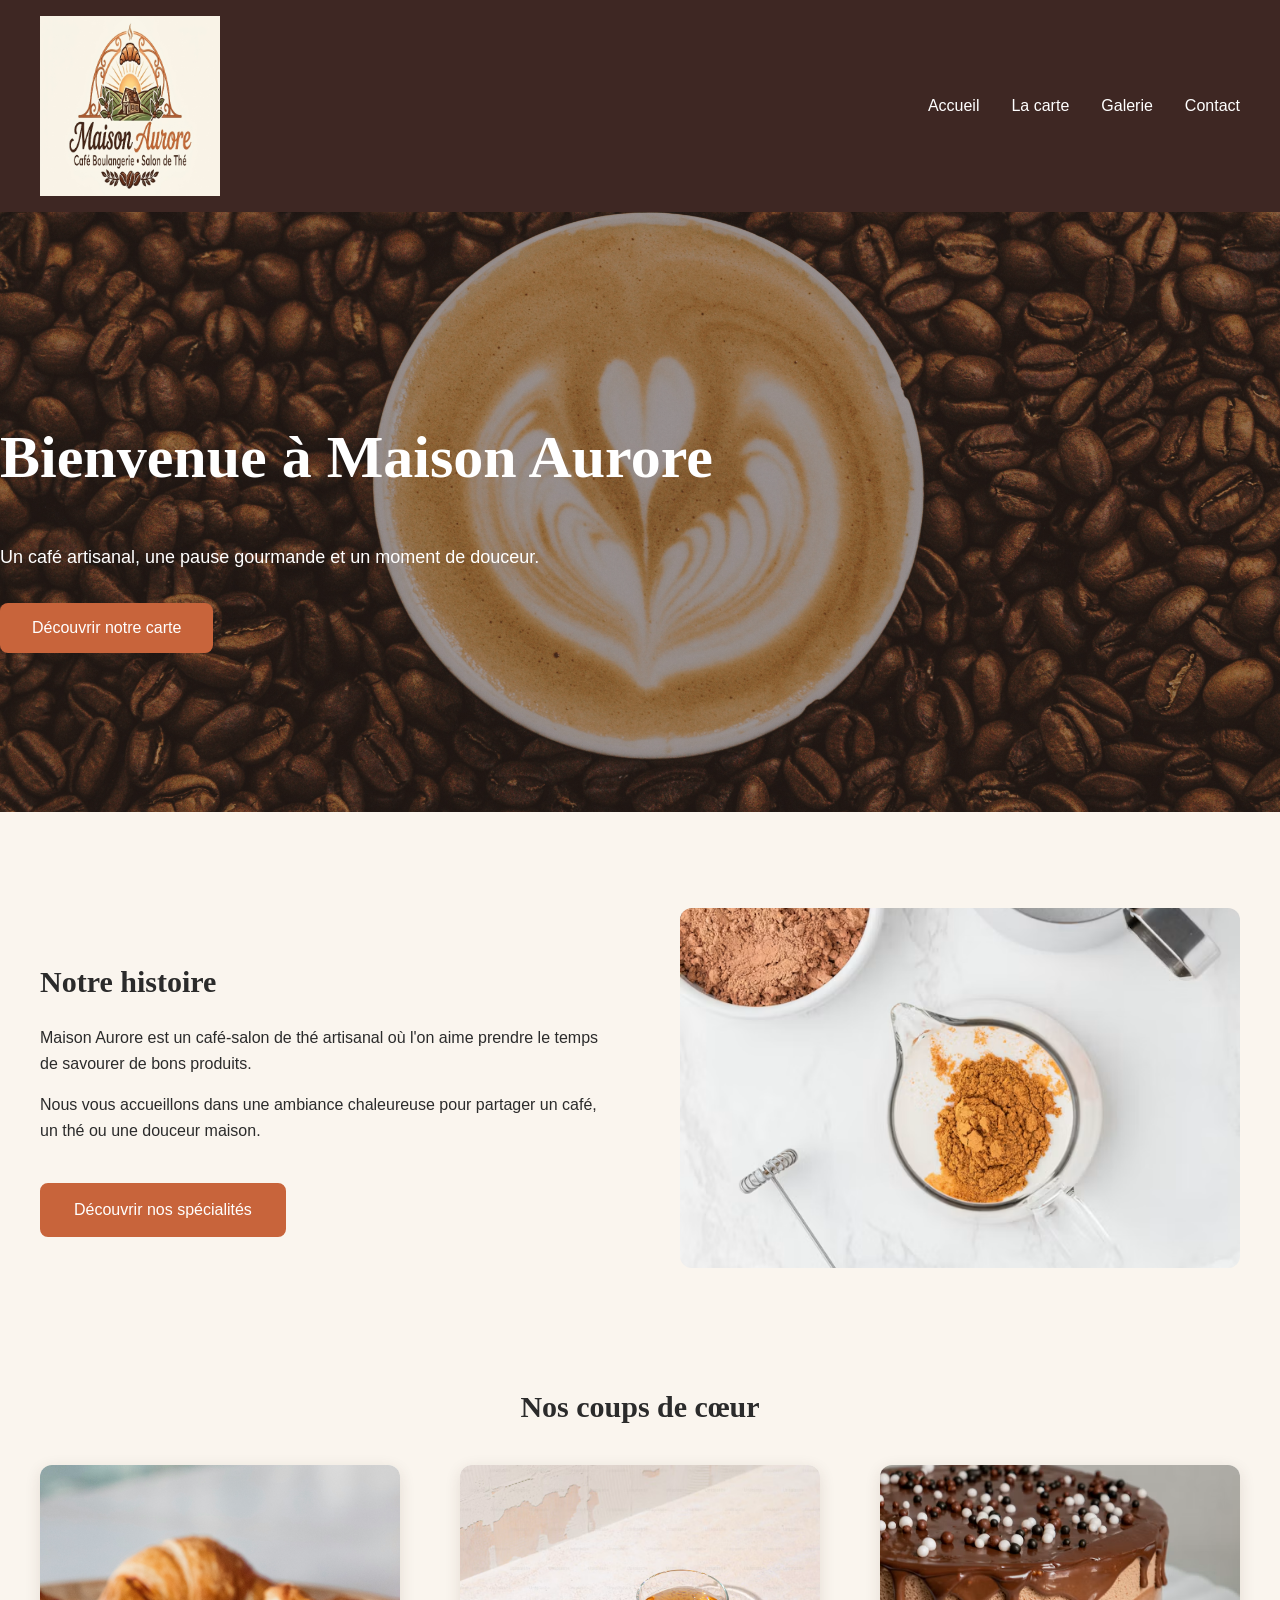
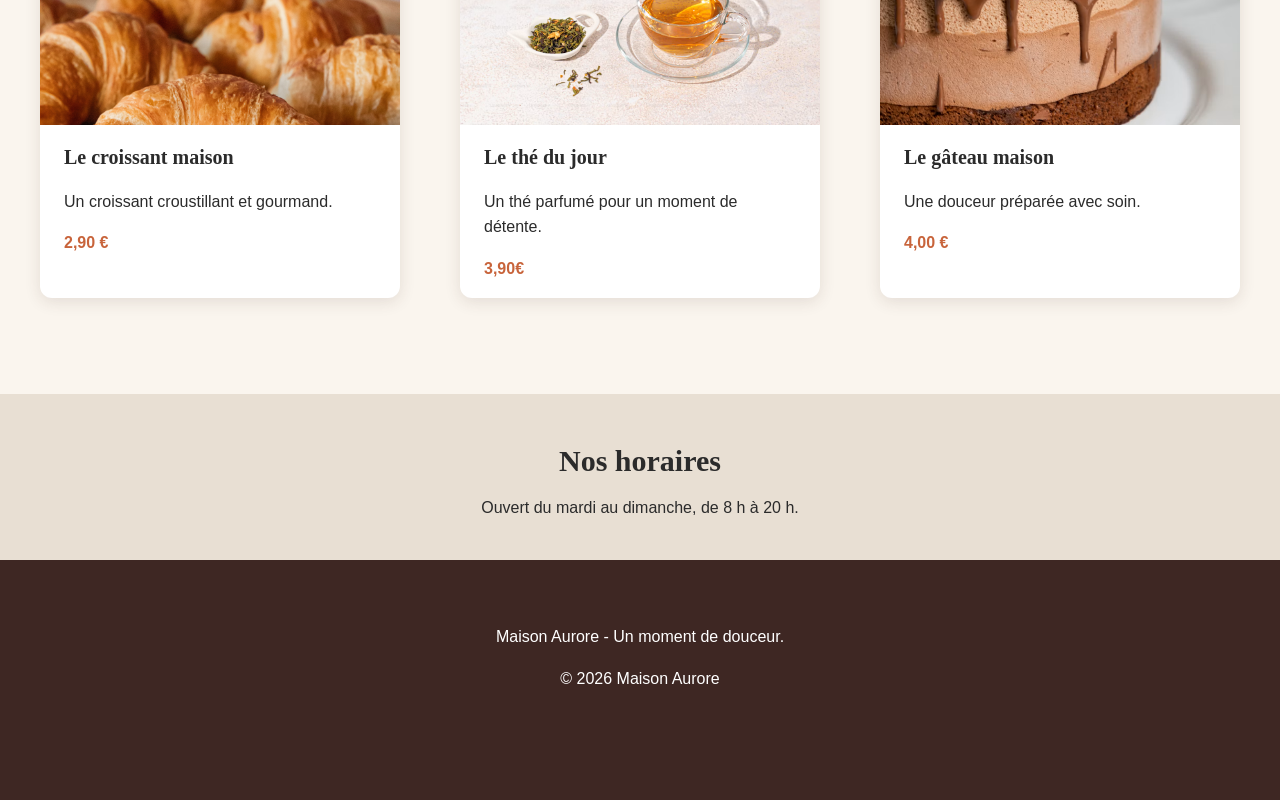
==== index.html @ 29e35a65 "first commit" ====
<!DOCTYPE html>
<html lang="en">
<head>
    <meta charset="UTF-8">
    <meta name="viewport" content="width=device-width, initial-scale=1.0">
    <title>Accueil</title>
    <link rel="stylesheet" href="css/style.css">
<link rel="icon" type="image/svg+xml" href="favicon/favicon.svg">
</head>
<body>
    <header>
        <nav>
            <a href="index.html" class="logo">
                <img class="mimi"   src="favicon/apple-touch-icon.png" alt="">
            </a>
            <ul>
                <li><a href="index.html">Accueil</a></li>
                <li><a href="about.html">   La carte</a></li>
                <li><a href="services.html">Galerie</a></li>
                <li><a href="contact.html">Contact</a></li>
            </ul>
        </nav>
    </header>
    <main>
    <section   class="hero">
        <div class="hero-content">
        <h1>Bienvenue à Maison Aurore</h1>
        <p>Un café artisanal, une pause gourmande et un moment de douceur.</p>
        <a href="about.html" class="btn">Découvrir notre carte</a>

    </div>
    </section>

     <section class="histoire">
            <div class="histoire-texte">
                <h2>Notre histoire</h2>

                <p>
                    Maison Aurore est un café-salon de thé artisanal
                    où l'on aime prendre le temps de savourer de bons produits.
                </p>

                <p>
                    Nous vous accueillons dans une ambiance chaleureuse
                    pour partager un café, un thé ou une douceur maison.
                </p>

                <a href="carte.html" class="bouton-secondaire">
                    Découvrir nos spécialités
                </a>
            </div>

            <div class="histoire-image">
                <img src="asset/café_au_lait.avif" alt="Un café préparé avec du lait">
            </div>
        </section>
 <section class="coups-de-coeur">
            <h2>Nos coups de cœur</h2>

            <div class="cartes">

                <article class="carte">
                    <img src="asset/croissant_Maison.jpg" alt="Croissant doré">
                    <h3>Le croissant maison</h3>
                    <p>Un croissant croustillant et gourmand.</p>
                    <p class="prix">2,90 €</p>
                </article>

                <article class="carte">
                    <img src="asset/thé_du_jour.avif" alt="Tasse de thé">
                    <h3>Le thé du jour</h3>
                    <p>Un thé parfumé pour un moment de détente.</p>
                    <p class="prix">3,90€</p>
                </article>
                 <article class="carte">
                    <img src="asset/gateau_maison.avif" alt="Part de gâteau">
                    <h3>Le gâteau maison</h3>
                    <p>Une douceur préparée avec soin.</p>
                    <p class="prix">4,00 €</p>
                </article>

            </div>
        </section>

        <section class="horaires">
            <h2>Nos horaires</h2>
            <p>Ouvert du mardi au dimanche, de 8 h à 20 h.</p>
        </section>



</main>
<footer>
        <p>Maison Aurore - Un moment de douceur.</p>
        <p>© 2026 Maison Aurore</p>
    </footer>
    
</body>
</html>
---- css/style.css ----
:root {
    --creme: #FAF5EE;
    --cafe: #3E2723;
    --terracotta: #C8643B;
    --sauge: #7A8F6B;
    --sable: #E8DFD3;
}
* {
    box-sizing: border-box;
}

body {
    margin: 0;
    background-color: var(--creme);
    color: #2B2B2B;
    font-family: "Poppins", sans-serif;
    line-height: 1.6;
}

img {
    max-width: 100%;
    display: block;
}
header {
    background-color: var(--cafe);
    position: sticky;
    top: 0;
    z-index: 100;
}y
.mimi{
    
}

nav {
    max-width: 1200px;
    min-height: 80px;
    margin: 0 auto;
    display: flex;
    justify-content: space-between;
    align-items: center;
    padding: 16px 0;
}

.logo {
    color: white;
    font-size: 24px;
    font-weight: bold;
    text-decoration: none;
}

nav ul {
    display: flex;
    gap: 32px;
    list-style: none;
    margin: 0;
    padding: 0;
}

nav ul a {
    color: white;
    text-decoration: none;
    transition: color 0.3s;
}

nav ul a:hover {
    color: var(--sable);
}
h1,
h2,
h3 {
    font-family: "Playfair Display", serif;
    line-height: 1.2;
}

h1 {
    font-size: 60px;
}

h2 {
    font-size: 30px;
}

h3 {
    font-size: 20px;
}
.bouton,
.bouton-secondaire {
    min-height: 48px;
    padding: 12px 32px;
    display: inline-flex;
    align-items: center;
    justify-content: center;
    border-radius: 8px;
    text-decoration: none;
    transition: 0.3s;
}

.bouton {
    background-color: var(--terracotta);
    color: white;
}

.bouton:hover {
    background-color: #A94E2B;
    transform: translateY(-2px);
}

.bouton-secondaire {
    border: 2px solid var(--terracotta);
    color: var(--terracotta);
}
.hero {
    min-height: 600px;
background:
        linear-gradient(rgba(62, 39, 35, 0.45), rgba(62, 39, 35, 0.45)),
        url("../asset/img_café.jpg") center / cover no-repeat;    color: white;
    display: flex;
    align-items: center;
}
.hero a {
    color: white;
    background-color: var(--terracotta);
    border-radius: 8px;
    padding: 12px 32px;
    display: inline-block;
    text-decoration: none;
    display: inline-flex;
    align-items: center;
    justify-content: center;

}

.hero-contenu {
    width: 1200px;
    max-width: calc(100% - 48px);
    margin: 0 auto;
}

.hero h1 {
    max-width: 750px;
}

.hero p {
    font-size: 18px;
    margin-bottom: 32px;
}
.histoire {
   
    max-width: 1200px;
    margin: 0 auto;
    padding: 96px 0;
    display: flex;
    align-items: center;
    gap: 80px;
}
.histoire a {
    margin-top: 24px;
    display: inline-block;
    background-color: var(--terracotta);
    color: white;

}
.histoire-texte,
.histoire-image {
    flex: 1;
    min-width: 0;
}

.histoire-image img {
    width: 100%;
    height: 360px;
    object-fit: cover;
    border-radius: 12px;
}
.coups-de-coeur {
    max-width: 1200px;
    margin: 0 auto;
    padding: 0 0 96px;
}

.coups-de-coeur > h2 {
    text-align: center;
    margin-bottom: 40px;
}

.cartes {
    display: grid;
    grid-template-columns: repeat(3, 1fr);
    gap: 60px;
}

.carte {
    background-color: white;
    border-radius: 12px;
    overflow: hidden;
    box-shadow: 0 4px 16px rgba(62, 39, 35, 0.12);
    transition: transform 0.3s, box-shadow 0.3s;
}

.carte:hover {
    transform: translateY(-4px);
    box-shadow: 0 8px 24px rgba(62, 39, 35, 0.18);
}

.carte img {
    width: 100%;
    height: 260px;
    object-fit: cover;
}

.carte h3,
.carte p {
    margin-left: 24px;
    margin-right: 24px;
}

.prix {
    color: var(--terracotta);
    font-weight: bold;
}
.horaires {
    min-height: 160px;
    padding: 24px;
    background-color: var(--sable);
    text-align: center;
}

.horaires h2 {
    margin-bottom: 1px;
}

footer {
    min-height: 240px;
    padding: 48px 24px;
    background-color: var(--cafe);
    color: white;
    text-align: center;
}
@media (max-width: 1024px) {
    nav {
        padding: 16px 24px;
    }

    .histoire {
        padding: 64px 24px;
        gap: 32px;
    }

    .coups-de-coeur {
        padding: 0 24px 64px;
    }

    .cartes {
        grid-template-columns: repeat(2, 1fr);
        gap: 24px;
    }
}

@media (max-width: 600px) {
    nav {
        flex-direction: column;
        gap: 16px;
    }

    nav ul {
        flex-wrap: wrap;
        justify-content: center;
        gap: 16px;
    }

    h1 {
        font-size: 40px;
    }

    h2 {
        font-size: 30px;
    }

    .hero {
        min-height: 420px;
    }

    .histoire {
        flex-direction: column;
        padding: 64px 24px;
        gap: 24px;
    }

    .histoire-image {
        order: -1;
        width: 100%;
    }

    .histoire-image img {
        height: 220px;
    }

    .cartes {
        grid-template-columns: 1fr;
    }

    .carte img {
        height: 200px;
    }
}
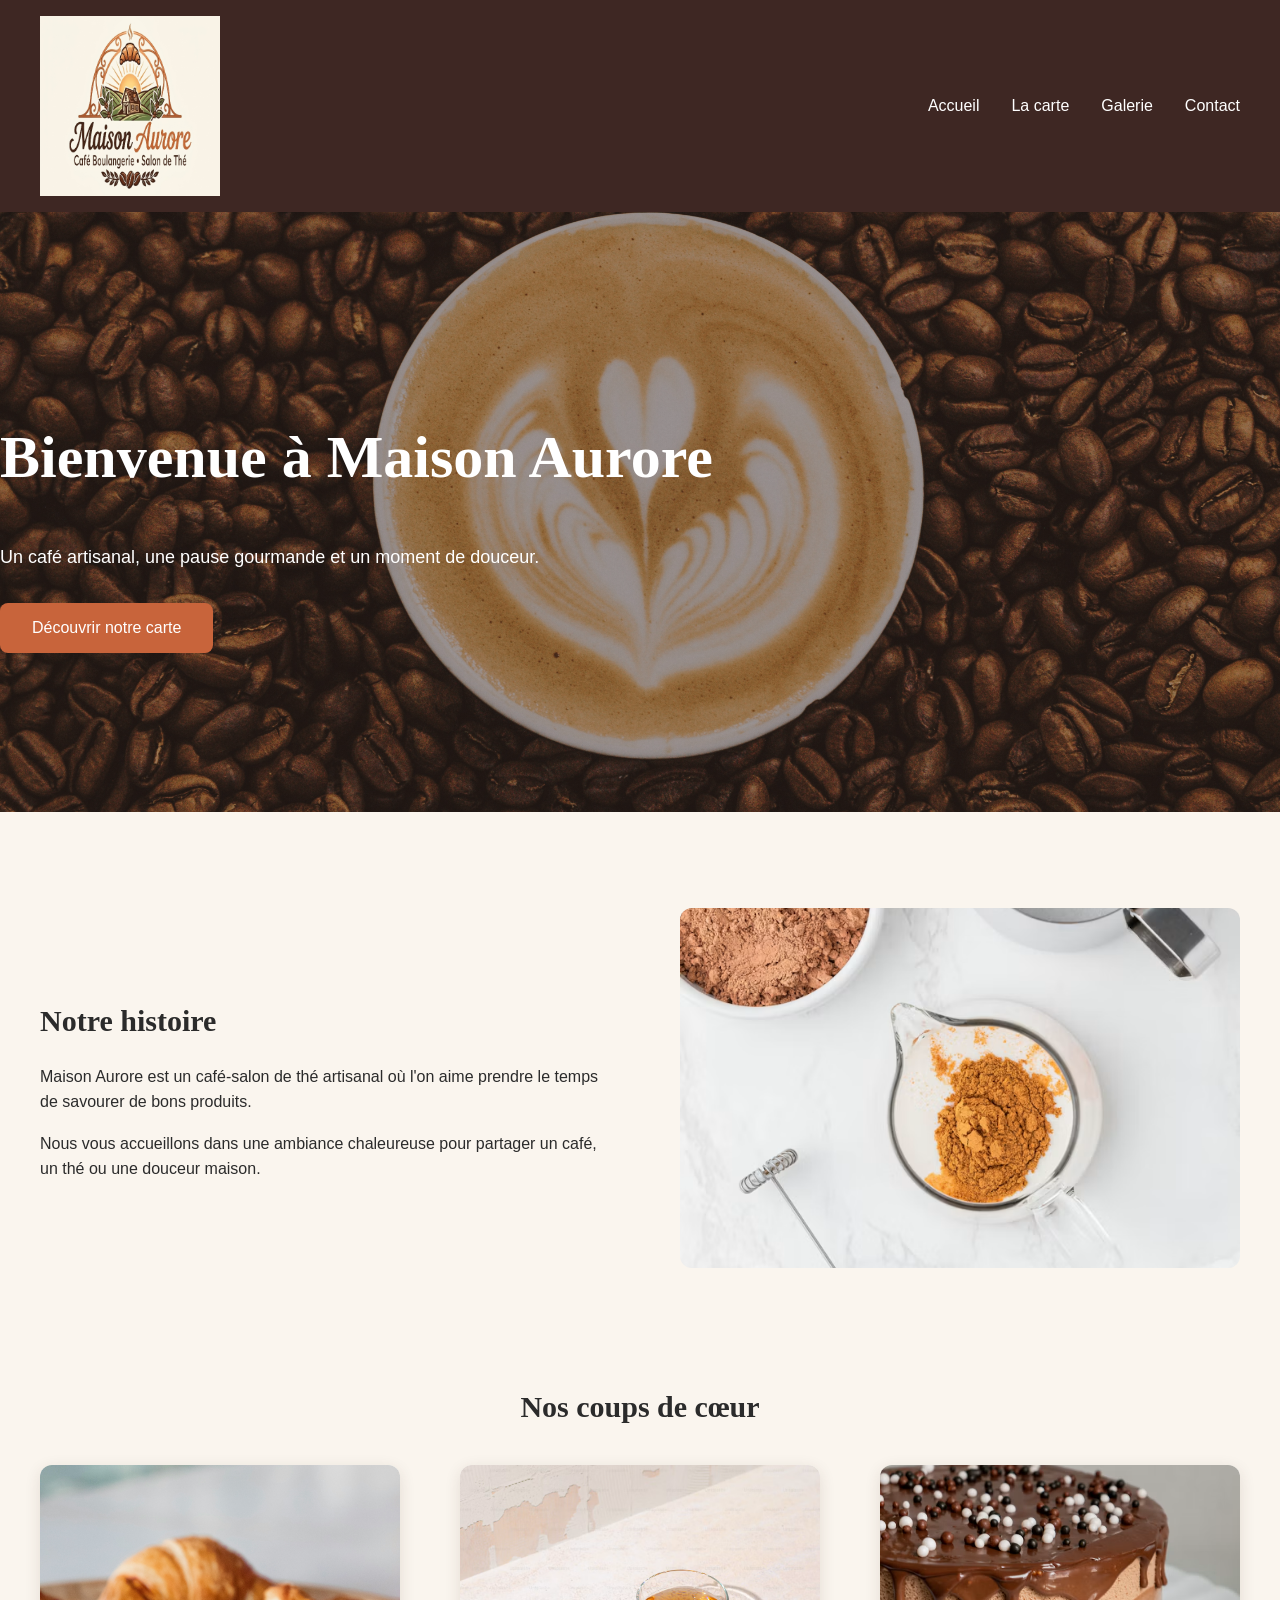
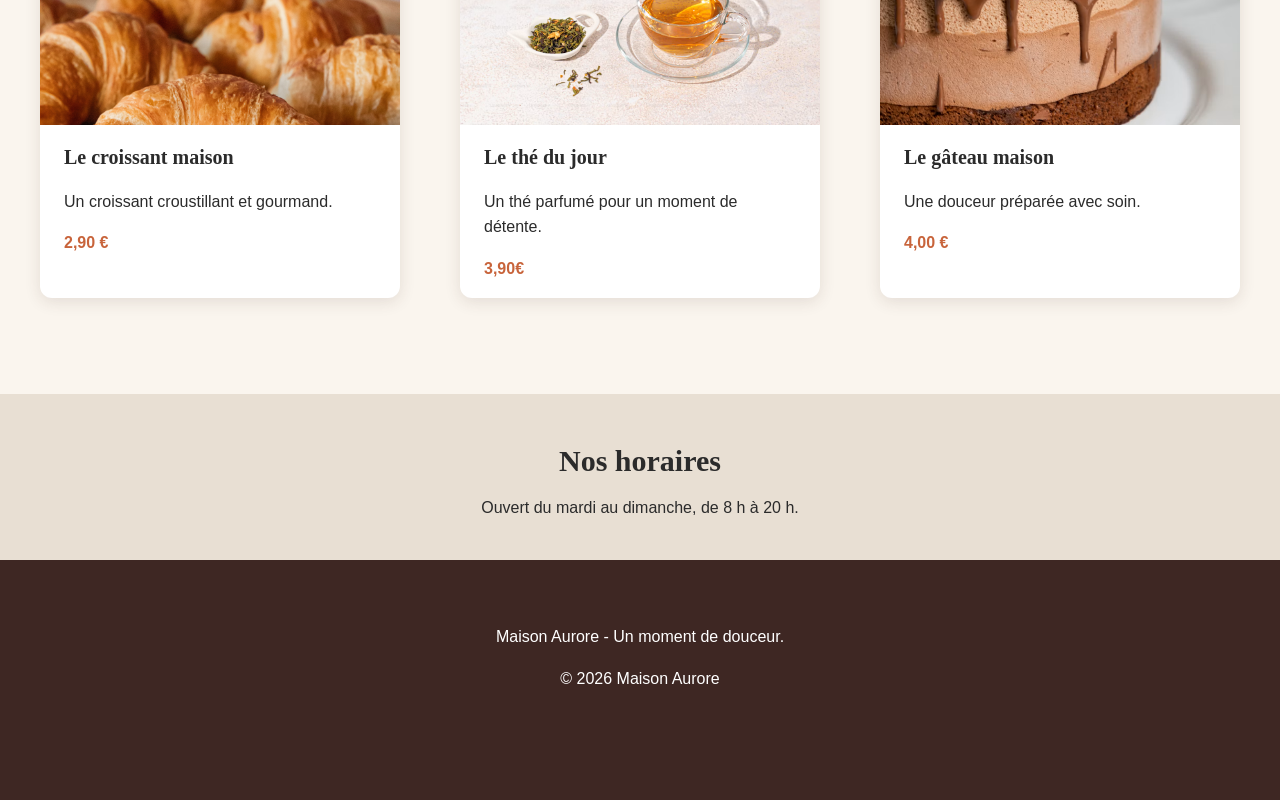
==== commit 67a97476: "html,css" ====
--- a/index.html
+++ b/index.html
@@ -15,8 +15,8 @@
             </a>
             <ul>
                 <li><a href="index.html">Accueil</a></li>
-                <li><a href="about.html">   La carte</a></li>
-                <li><a href="services.html">Galerie</a></li>
+                <li><a href="carte.html">   La carte</a></li>
+                <li><a href="galérie.html">Galerie</a></li>
                 <li><a href="contact.html">Contact</a></li>
             </ul>
         </nav>
@@ -26,7 +26,7 @@
         <div class="hero-content">
         <h1>Bienvenue à Maison Aurore</h1>
         <p>Un café artisanal, une pause gourmande et un moment de douceur.</p>
-        <a href="about.html" class="btn">Découvrir notre carte</a>
+        <a href="carte.html" class="btn">Découvrir notre carte</a>
 
     </div>
     </section>
@@ -45,9 +45,7 @@
                     pour partager un café, un thé ou une douceur maison.
                 </p>
 
-                <a href="carte.html" class="bouton-secondaire">
-                    Découvrir nos spécialités
-                </a>
+                
             </div>
 
             <div class="histoire-image">
--- a/css/style.css
+++ b/css/style.css
@@ -105,15 +105,13 @@
     transform: translateY(-2px);
 }
 
-.bouton-secondaire {
-    border: 2px solid var(--terracotta);
-    color: var(--terracotta);
-}
+
 .hero {
     min-height: 600px;
 background:
         linear-gradient(rgba(62, 39, 35, 0.45), rgba(62, 39, 35, 0.45)),
-        url("../asset/img_café.jpg") center / cover no-repeat;    color: white;
+        url("../asset/img_café.jpg") center / cover no-repeat;   
+    color: white;
     display: flex;
     align-items: center;
 }
